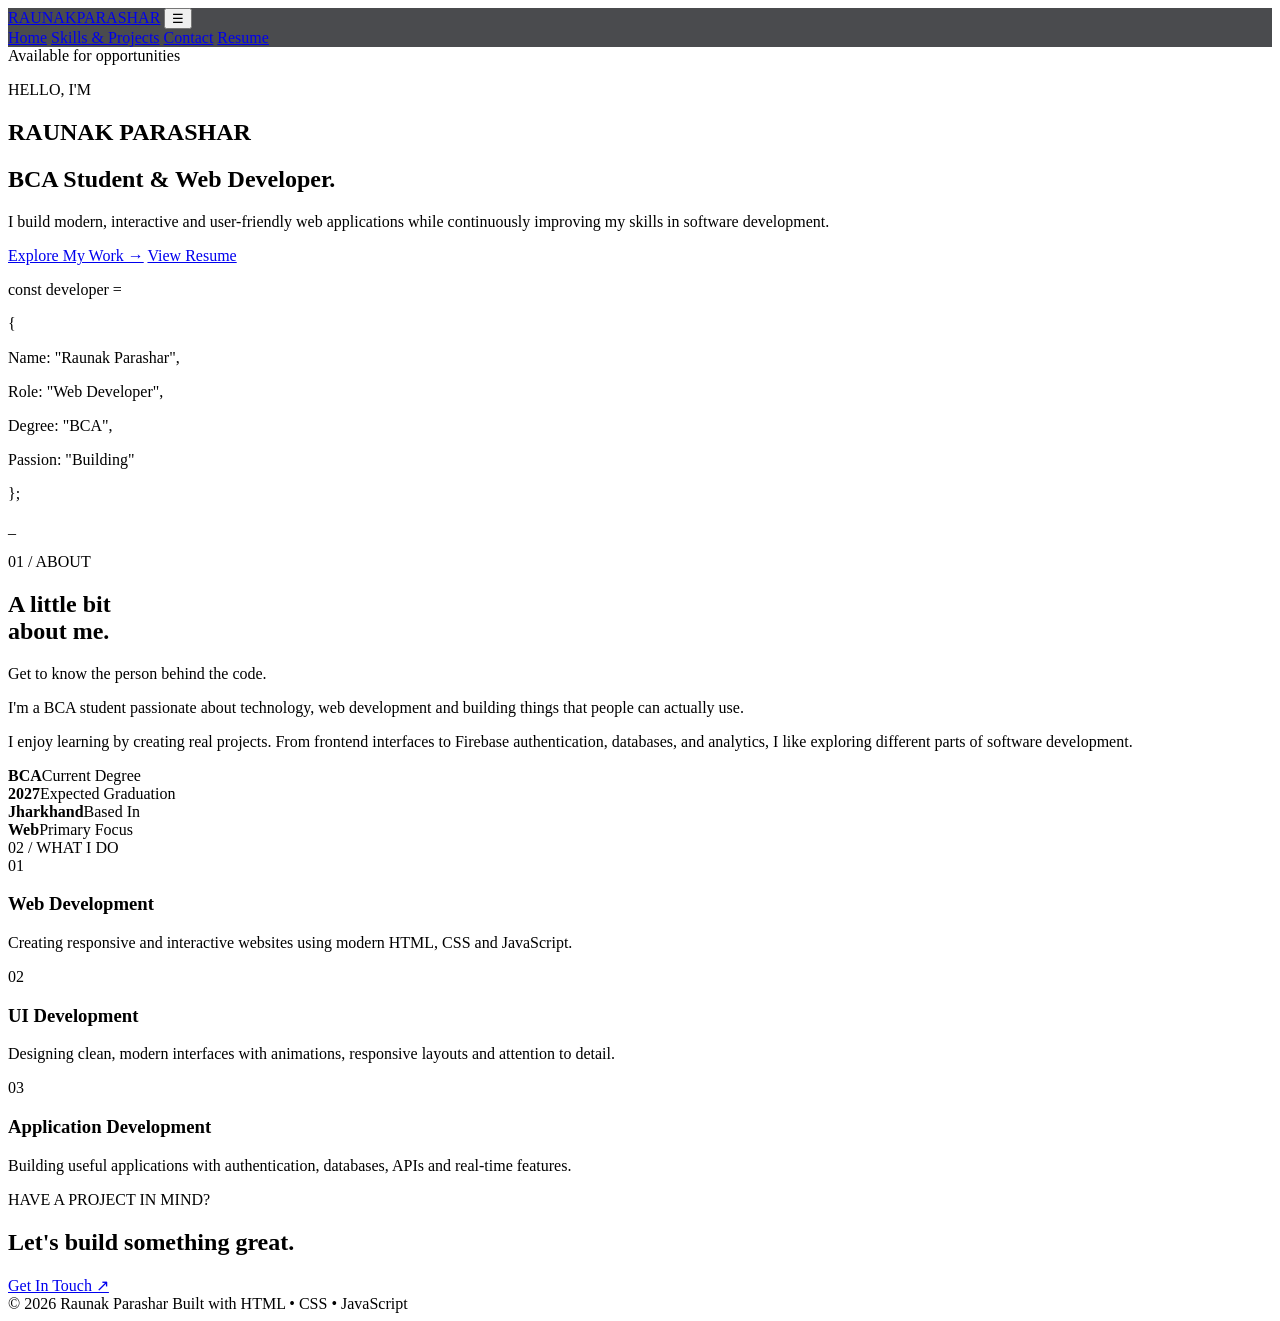
==== index.html @ 36cd935b "Add files via upload" ====
<!DOCTYPE html>
<html lang="en">

<head>
    <meta charset="UTF-8">
    <meta name="viewport" content="width=device-width, initial-scale=1.0">
    <title>RAUNAK PARASHAR | Developer Portfolio</title>
    <!-- CSS Link -->
    <link rel="stylesheet" href="styles.css">
</head>

<body>

    <!-- NAVBAR -->
    <header class="navbar">
        <div class="nav-container">
            <a href="index.html" class="logo">RAUNAK<span>PARASHAR</span></a>
            <button class="menu-btn" id="menuBtn" aria-label="Toggle Menu">☰</button>
            <nav id="navLinks">
                <a href="index.html" class="active">Home</a>
                <a href="projects.html">Skills & Projects</a>
                <a href="contact.html">Contact</a>
                <a href="resume.html" class="resume-nav">Resume</a>
            </nav>
        </div>
    </header>

    <main>
        <!-- HERO SECTION -->
        <section class="hero container">
            <div class="hero-content reveal">
                <div class="availability"><span></span> Available for opportunities</div>
                <p class="hero-small">HELLO, I'M</p>
                <h1>RAUNAK PARASHAR</h1>
                <h2>BCA Student & <span>Web Developer.</span></h2>
                <p class="hero-description">
                    I build modern, interactive and user-friendly web applications while continuously improving my
                    skills in software development.
                </p>
                <div class="hero-buttons">
                    <a href="projects.html" class="btn btn-primary">Explore My Work →</a>
                    <a href="resume.html" class="btn btn-outline">View Resume</a>
                </div>
            </div>

            <div class="hero-card reveal">
                <div class="terminal-top"><span></span><span></span><span></span></div>
                <div class="terminal-body">
                    <p><span class="purple">const</span> developer =</p>
                    <p class="indent">{</p>
                    <p class="indent2">Name: <span class="green">"Raunak Parashar"</span>,</p>
                    <p class="indent2">Role: <span class="green">"Web Developer"</span>,</p>
                    <p class="indent2">Degree: <span class="green">"BCA"</span>,</p>
                    <p class="indent2">Passion: <span class="green">"Building"</span></p>
                    <p class="indent">};</p>
                    <p class="cursor">_</p>
                </div>
            </div>
        </section>

        <!-- ABOUT SECTION -->
        <section class="section container" id="about">
            <div class="section-label">01 / ABOUT</div>
            <div class="section-heading reveal">
                <h2>A little bit<br><span>about me.</span></h2>
                <p>Get to know the person behind the code.</p>
            </div>
            <div class="about-grid">
                <div class="about-text reveal">
                    <p class="large-text">I'm a BCA student passionate about technology, web development and building
                        things that people can actually use.</p>
                    <p>I enjoy learning by creating real projects. From frontend interfaces to Firebase authentication,
                        databases, and analytics, I like exploring different parts of software development.</p>
                </div>
                <div class="about-stats reveal">
                    <div class="stat-card"><strong>BCA</strong><span>Current Degree</span></div>
                    <div class="stat-card"><strong>2027</strong><span>Expected Graduation</span></div>
                    <div class="stat-card"><strong>Jharkhand</strong><span>Based In</span></div>
                    <div class="stat-card"><strong>Web</strong><span>Primary Focus</span></div>
                </div>
            </div>
        </section>

        <!-- WHAT I DO -->
        <section class="section container">
            <div class="section-label">02 / WHAT I DO</div>
            <div class="service-grid">
                <div class="service-card reveal">
                    <span class="service-number">01</span>
                    <h3>Web Development</h3>
                    <p>Creating responsive and interactive websites using modern HTML, CSS and JavaScript.</p>
                </div>
                <div class="service-card reveal">
                    <span class="service-number">02</span>
                    <h3>UI Development</h3>
                    <p>Designing clean, modern interfaces with animations, responsive layouts and attention to detail.
                    </p>
                </div>
                <div class="service-card reveal">
                    <span class="service-number">03</span>
                    <h3>Application Development</h3>
                    <p>Building useful applications with authentication, databases, APIs and real-time features.</p>
                </div>
            </div>
        </section>
    </main>

    <footer>
        <section class="cta container reveal">
            <p>HAVE A PROJECT IN MIND?</p>
            <h2>Let's build something <span>great.</span></h2>
            <a href="contact.html" class="btn btn-primary">Get In Touch ↗</a>
        </section>
        <div class="container footer-inner">
            <span>© 2026 Raunak Parashar</span>
            <span>Built with HTML • CSS • JavaScript</span>
        </div>
    </footer>

    <!-- JS Link -->
    <script src="script.js"></script>
</body>

</html>
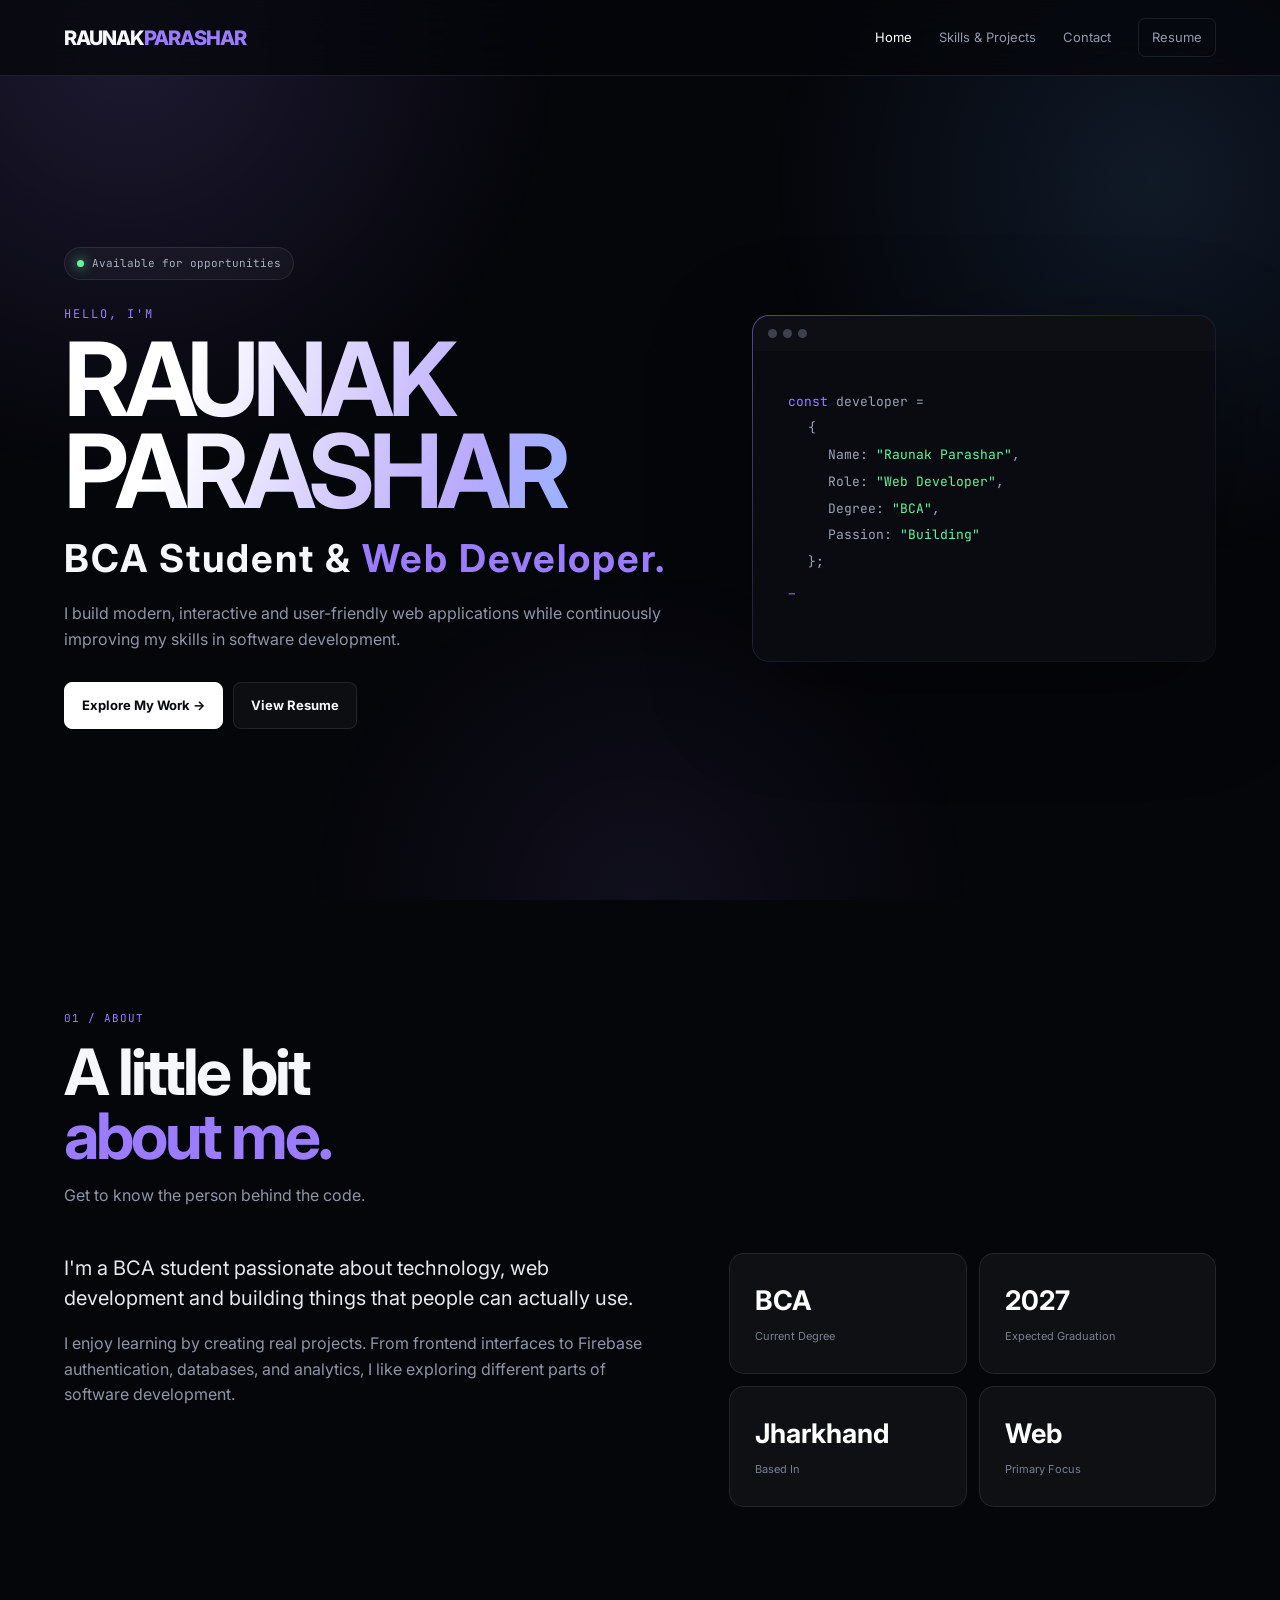
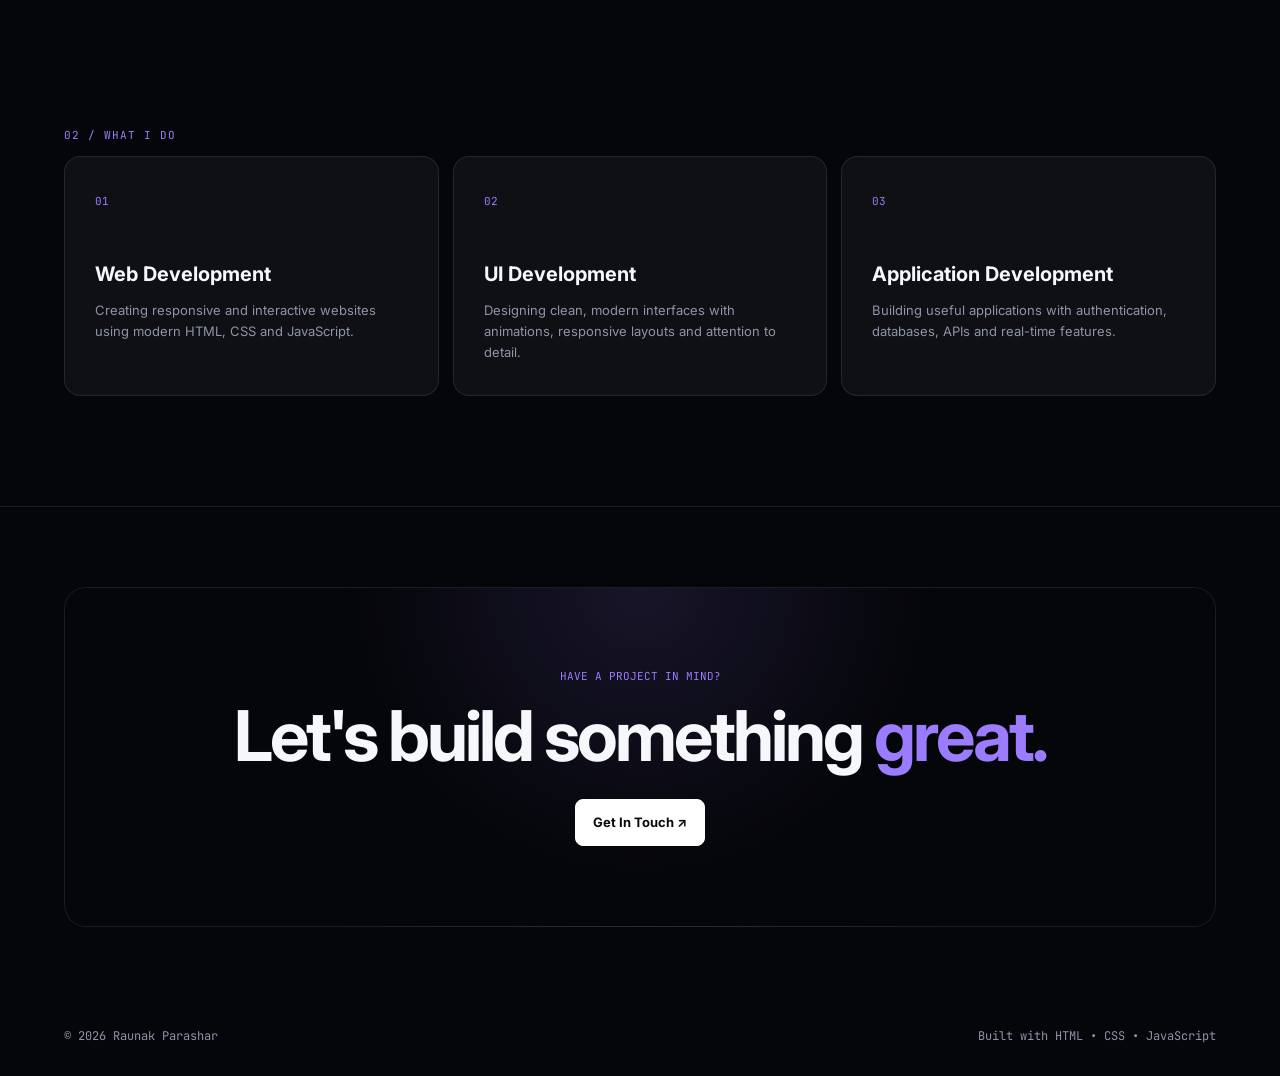
==== commit 277413bf: "Add files via upload" ====
--- a/index.html
+++ b/index.html
@@ -5,7 +5,6 @@
     <meta charset="UTF-8">
     <meta name="viewport" content="width=device-width, initial-scale=1.0">
     <title>RAUNAK PARASHAR | Developer Portfolio</title>
-    <!-- CSS Link -->
     <link rel="stylesheet" href="styles.css">
 </head>
 
@@ -117,7 +116,6 @@
         </div>
     </footer>
 
-    <!-- JS Link -->
     <script src="script.js"></script>
 </body>
 
--- a/styles.css
+++ b/styles.css
@@ -0,0 +1,1239 @@
+@import url("https://fonts.googleapis.com/css2?family=Inter:wght@400;500;600;700;800&family=JetBrains+Mono:wght@400;500;600&display=swap");
+
+:root {
+  --bg: #05060a;
+  --bg-soft: #090611;
+  --card: rgba(255, 255, 255, 0.045);
+  --card-hover: rgba(255, 255, 255, 0.075);
+  --text: #f5f7fb;
+  --muted: #8d95a7;
+  --line: rgba(255, 255, 255, 0.09);
+
+  /* Theme Accents */
+  --purple: #9b7cff;
+  --blue: #5fa8ff;
+  --cyan: #38bdf8;
+  --green: #68f5a0;
+  --max: 1180px;
+}
+
+* {
+  margin: 0;
+  padding: 0;
+  box-sizing: border-box;
+}
+
+html {
+  scroll-behavior: smooth;
+}
+
+body {
+  background: var(--bg);
+  color: var(--text);
+  font-family: "Inter", sans-serif;
+  line-height: 1.6;
+  overflow-x: hidden;
+  min-height: 100vh;
+  display: flex;
+  flex-direction: column;
+}
+
+body::before {
+  content: "";
+  position: fixed;
+  inset: 0;
+  z-index: -2;
+  background:
+    radial-gradient(
+      circle at 10% 5%,
+      rgba(155, 124, 255, 0.16),
+      transparent 30%
+    ),
+    radial-gradient(
+      circle at 90% 20%,
+      rgba(95, 168, 255, 0.12),
+      transparent 28%
+    ),
+    radial-gradient(
+      circle at 50% 100%,
+      rgba(155, 124, 255, 0.08),
+      transparent 30%
+    );
+}
+
+body::after {
+  content: "";
+  position: fixed;
+  inset: 0;
+  z-index: -1;
+  pointer-events: none;
+  opacity: 0.25;
+  background-image:
+    linear-gradient(rgba(255, 255, 255, 0.025) 1px, transparent 1px),
+    linear-gradient(90deg, rgba(255, 255, 255, 0.025) 1px, transparent 1px);
+  background-size: 55px 55px;
+}
+
+a {
+  text-decoration: none;
+  color: inherit;
+}
+
+button,
+input,
+textarea {
+  font: inherit;
+}
+
+.container {
+  width: min(var(--max), 90%);
+  margin: auto;
+}
+
+/* NAVBAR */
+.navbar {
+  position: fixed;
+  top: 0;
+  left: 0;
+  right: 0;
+  height: 76px;
+  z-index: 999;
+  background: rgba(5, 6, 10, 0.72);
+  backdrop-filter: blur(20px);
+  border-bottom: 1px solid var(--line);
+  transition:
+    0.3s background,
+    0.3s box-shadow;
+}
+
+.nav-container {
+  width: min(var(--max), 90%);
+  height: 100%;
+  margin: auto;
+  display: flex;
+  align-items: center;
+  justify-content: space-between;
+}
+
+.logo {
+  font-size: 20px;
+  font-weight: 800;
+  letter-spacing: -1px;
+}
+
+.logo span {
+  color: var(--purple);
+}
+
+#navLinks,
+nav {
+  display: flex;
+  align-items: center;
+  gap: 27px;
+}
+
+#navLinks a,
+nav a {
+  color: #9299a9;
+  font-size: 13px;
+  transition: 0.25s;
+}
+
+#navLinks a:hover,
+#navLinks a.active,
+nav a:hover,
+nav a.active {
+  color: white;
+}
+
+.resume-nav {
+  padding: 8px 13px;
+  border: 1px solid var(--line);
+  border-radius: 7px;
+  transition: 0.25s;
+}
+
+.resume-nav:hover,
+.resume-nav.active {
+  border-color: rgba(155, 124, 255, 0.35);
+  background: rgba(155, 124, 255, 0.08);
+  color: white !important;
+}
+
+.menu-btn {
+  display: none;
+  background: none;
+  border: 0;
+  color: white;
+  font-size: 25px;
+  cursor: pointer;
+}
+
+/* HERO & MAIN SECTIONS */
+main {
+  padding-top: 76px;
+  flex: 1;
+}
+
+.hero {
+  min-height: calc(100vh - 76px);
+  display: grid;
+  grid-template-columns: 1.15fr 0.85fr;
+  align-items: center;
+  gap: 60px;
+}
+
+.availability {
+  display: inline-flex;
+  align-items: center;
+  gap: 8px;
+  padding: 7px 12px;
+  border: 1px solid var(--line);
+  border-radius: 100px;
+  color: #aab1c0;
+  background: rgba(255, 255, 255, 0.035);
+  font-family: "JetBrains Mono", monospace;
+  font-size: 11px;
+}
+
+.availability span {
+  width: 7px;
+  height: 7px;
+  border-radius: 50%;
+  background: var(--green);
+  box-shadow: 0 0 12px var(--green);
+}
+
+.hero-small {
+  color: var(--purple);
+  font-family: "JetBrains Mono", monospace;
+  font-size: 12px;
+  letter-spacing: 2px;
+  margin-top: 25px;
+}
+
+.hero h1 {
+  margin-top: 8px;
+  font-size: clamp(55px, 8vw, 105px);
+  line-height: 0.9;
+  letter-spacing: -6px;
+  background: linear-gradient(110deg, #ffffff 20%, #b9aaff 65%, #79b8ff);
+  -webkit-background-clip: text;
+  background-clip: text;
+  color: transparent;
+}
+
+.hero h2 {
+  font-size: clamp(25px, 3vw, 40px);
+  line-height: 1.1;
+  letter-spacing: 2px;
+  margin-top: 20px;
+}
+
+.hero h2 span {
+  color: var(--purple);
+}
+
+.hero-description {
+  max-width: 650px;
+  color: var(--muted);
+  margin-top: 22px;
+  font-size: 16px;
+}
+
+.hero-buttons {
+  display: flex;
+  gap: 10px;
+  flex-wrap: wrap;
+  margin-top: 30px;
+}
+
+/* BUTTONS */
+.btn {
+  display: inline-flex;
+  align-items: center;
+  justify-content: center;
+  padding: 12px 17px;
+  border-radius: 8px;
+  font-size: 13px;
+  font-weight: 700;
+  border: 1px solid var(--line);
+  transition: 0.25s;
+  cursor: pointer;
+}
+
+.btn-primary {
+  color: #08090d;
+  background: white;
+  border-color: white;
+}
+
+.btn-primary:hover {
+  transform: translateY(-3px);
+  box-shadow: 0 12px 35px rgba(255, 255, 255, 0.12);
+}
+
+.btn-outline {
+  background: rgba(255, 255, 255, 0.035);
+}
+
+.btn-outline:hover {
+  background: rgba(255, 255, 255, 0.09);
+}
+
+/* TERMINAL CARD */
+.hero-card {
+  padding: 1px;
+  border-radius: 17px;
+  background: linear-gradient(
+    135deg,
+    rgba(155, 124, 255, 0.55),
+    rgba(95, 168, 255, 0.1),
+    rgba(255, 255, 255, 0.05)
+  );
+  box-shadow: 0 30px 100px rgba(0, 0, 0, 0.35);
+}
+
+.terminal-top {
+  height: 35px;
+  padding: 0 15px;
+  display: flex;
+  align-items: center;
+  gap: 6px;
+  background: #0d0f15;
+  border-radius: 16px 16px 0 0;
+}
+
+.terminal-top span {
+  width: 9px;
+  height: 9px;
+  border-radius: 50%;
+  background: #3c414d;
+}
+
+.terminal-body {
+  padding: 35px;
+  min-height: 310px;
+  background: #090b11;
+  border-radius: 0 0 16px 16px;
+  font-family: "JetBrains Mono", monospace;
+  font-size: 13px;
+  color: #9ca4b4;
+}
+
+.terminal-body p {
+  margin: 6px 0;
+}
+
+.indent {
+  padding-left: 20px;
+}
+.indent2 {
+  padding-left: 40px;
+}
+.purple {
+  color: var(--purple);
+}
+.green {
+  color: var(--green);
+}
+
+.cursor {
+  color: var(--purple);
+  animation: blink 1s infinite;
+}
+
+@keyframes blink {
+  50% {
+    opacity: 0;
+  }
+}
+
+/* REVEAL ANIMATIONS */
+.reveal {
+  opacity: 0;
+  transform: translateY(24px);
+  transition:
+    opacity 0.8s cubic-bezier(0.2, 0.8, 0.2, 1),
+    transform 0.8s cubic-bezier(0.2, 0.8, 0.2, 1);
+}
+
+.reveal.show {
+  opacity: 1;
+  transform: translateY(0);
+}
+
+/* SECTIONS COMMON */
+.section {
+  padding: 110px 0;
+}
+
+.section-label {
+  color: var(--purple);
+  font-family: "JetBrains Mono", monospace;
+  font-size: 11px;
+  letter-spacing: 1px;
+  margin-bottom: 12px;
+}
+
+.section-heading {
+  margin-bottom: 45px;
+}
+
+.section-heading h2 {
+  font-size: clamp(38px, 5vw, 65px);
+  line-height: 1;
+  letter-spacing: -3px;
+}
+
+.section-heading h2 span {
+  color: var(--purple);
+}
+
+.section-heading p {
+  color: var(--muted);
+  margin-top: 15px;
+}
+
+/* ABOUT */
+.about-grid {
+  display: grid;
+  grid-template-columns: 1.1fr 0.9fr;
+  gap: 70px;
+}
+
+.about-text {
+  color: var(--muted);
+}
+
+.about-text p {
+  margin-top: 18px;
+}
+
+.about-text .large-text {
+  color: #e6e8ed;
+  font-size: 20px;
+  line-height: 1.5;
+  margin-top: 0;
+}
+
+.about-stats {
+  display: grid;
+  grid-template-columns: repeat(2, 1fr);
+  gap: 12px;
+}
+
+.stat-card {
+  padding: 25px;
+  border: 1px solid var(--line);
+  border-radius: 15px;
+  background: var(--card);
+  transition: 0.3s;
+}
+
+.stat-card:hover {
+  transform: translateY(-5px);
+  background: var(--card-hover);
+  border-color: rgba(155, 124, 255, 0.3);
+}
+
+.stat-card strong {
+  display: block;
+  font-size: 27px;
+  color: white;
+}
+
+.stat-card span {
+  color: #777f90;
+  font-size: 11px;
+}
+
+/* SERVICES */
+.service-grid {
+  display: grid;
+  grid-template-columns: repeat(3, 1fr);
+  gap: 14px;
+}
+
+.service-card {
+  padding: 30px;
+  min-height: 240px;
+  border: 1px solid var(--line);
+  border-radius: 16px;
+  background: var(--card);
+  transition: 0.3s;
+}
+
+.service-card:hover {
+  transform: translateY(-6px);
+  border-color: rgba(155, 124, 255, 0.35);
+}
+
+.service-number {
+  color: var(--purple);
+  font-family: "JetBrains Mono", monospace;
+  font-size: 11px;
+}
+
+.service-card h3 {
+  margin-top: 45px;
+  font-size: 20px;
+}
+
+.service-card p {
+  margin-top: 10px;
+  color: var(--muted);
+  font-size: 13px;
+}
+
+/* CTA */
+.cta {
+  margin-top: 50px;
+  margin-bottom: 100px;
+  padding: 80px 30px;
+  text-align: center;
+  border: 1px solid var(--line);
+  border-radius: 22px;
+  background: radial-gradient(
+    circle at 50% 0,
+    rgba(155, 124, 255, 0.13),
+    transparent 45%
+  );
+}
+
+.cta p {
+  color: var(--purple);
+  font-family: "JetBrains Mono", monospace;
+  font-size: 11px;
+}
+
+.cta h2 {
+  margin: 15px 0 28px;
+  font-size: clamp(38px, 6vw, 70px);
+  line-height: 1;
+  letter-spacing: -3px;
+}
+
+.cta h2 span {
+  color: var(--purple);
+}
+/* PAGE HERO */
+.page-hero {
+  padding-top: 120px;
+  padding-bottom: 50px;
+}
+
+.page-hero h1 {
+  font-size: clamp(48px, 7vw, 90px);
+  line-height: 0.95;
+  letter-spacing: -5px;
+}
+
+.page-hero h1 span {
+  color: var(--purple);
+}
+
+.page-description {
+  max-width: 650px;
+  color: var(--muted);
+  margin-top: 25px;
+}
+
+/* SKILLS */
+.skills-grid {
+  display: grid;
+  grid-template-columns: repeat(3, 1fr);
+  gap: 14px;
+}
+
+.skill-card {
+  padding: 25px;
+  border: 1px solid var(--line);
+  border-radius: 15px;
+  background: var(--card);
+}
+
+.skill-icon {
+  display: flex;
+  align-items: center;
+  justify-content: center;
+  width: 48px;
+  height: 48px;
+  border-radius: 10px;
+  background: rgba(155, 124, 255, 0.1);
+  border: 1px solid rgba(155, 124, 255, 0.2);
+  color: var(--purple);
+  font-family: "JetBrains Mono", monospace;
+  font-size: 11px;
+}
+
+.skill-card h3 {
+  margin-top: 18px;
+}
+
+.skill-card p {
+  color: var(--muted);
+  font-size: 12px;
+  margin-top: 6px;
+}
+
+.skill-bar {
+  height: 3px;
+  margin-top: 20px;
+  background: #1b1e26;
+  border-radius: 10px;
+  overflow: hidden;
+}
+
+.skill-bar span {
+  display: block;
+  height: 100%;
+  background: linear-gradient(90deg, var(--purple), var(--blue));
+}
+
+/* FEATURED PROJECTS */
+.featured-project {
+  padding: 40px;
+  border: 1px solid var(--line);
+  border-radius: 20px;
+  background:
+    radial-gradient(
+      circle at 90% 10%,
+      rgba(155, 124, 255, 0.13),
+      transparent 32%
+    ),
+    var(--card);
+}
+
+.project-number {
+  color: var(--purple);
+  font-family: "JetBrains Mono", monospace;
+  font-size: 11px;
+}
+
+.featured-project h3 {
+  font-size: 38px;
+  letter-spacing: -1.5px;
+  margin-top: 10px;
+}
+
+.featured-project > p {
+  max-width: 750px;
+  color: var(--muted);
+  margin-top: 10px;
+}
+
+.tags {
+  display: flex;
+  flex-wrap: wrap;
+  gap: 7px;
+  margin-top: 20px;
+}
+
+.tags span {
+  padding: 5px 8px;
+  border: 1px solid var(--line);
+  border-radius: 5px;
+  color: #aeb5c4;
+  background: rgba(255, 255, 255, 0.03);
+  font-family: "JetBrains Mono", monospace;
+  font-size: 9px;
+}
+
+.project-buttons {
+  display: flex;
+  gap: 10px;
+  margin-top: 25px;
+}
+
+/* CONTACT SECTION */
+.contact-section {
+  padding: 60px 0 100px;
+  display: flex;
+  align-items: center;
+  justify-content: center;
+}
+
+.contact-container {
+  width: min(850px, 90%);
+  margin: 0 auto;
+}
+
+.badge {
+  display: inline-block;
+  font-family: "JetBrains Mono", monospace;
+  font-size: 11px;
+  color: var(--purple);
+  letter-spacing: 2px;
+  margin-bottom: 12px;
+}
+
+.title {
+  font-size: clamp(40px, 6vw, 72px);
+  font-weight: 800;
+  line-height: 1;
+  letter-spacing: -3px;
+  margin-bottom: 16px;
+}
+
+.title span,
+.gradient-text {
+  background: linear-gradient(110deg, #ffffff 20%, #b9aaff 65%, #79b8ff);
+  -webkit-background-clip: text;
+  background-clip: text;
+  color: transparent;
+}
+
+.subtitle {
+  color: var(--muted);
+  font-size: 16px;
+  max-width: 600px;
+  margin-bottom: 40px;
+}
+
+.contact-grid {
+  display: grid;
+  grid-template-columns: repeat(auto-fit, minmax(250px, 1fr));
+  gap: 16px;
+  margin-bottom: 24px;
+}
+
+.contact-card {
+  background: var(--card);
+  border: 1px solid var(--line);
+  padding: 22px;
+  border-radius: 14px;
+  display: flex;
+  align-items: center;
+  gap: 16px;
+  backdrop-filter: blur(12px);
+  transition: 0.3s ease;
+}
+
+a.contact-card:hover {
+  background: var(--card-hover);
+  border-color: rgba(155, 124, 255, 0.35);
+  transform: translateY(-4px);
+  box-shadow: 0 10px 30px rgba(155, 124, 255, 0.08);
+}
+
+.contact-card.static {
+  cursor: default;
+}
+
+.icon-box {
+  font-size: 20px;
+  background: rgba(255, 255, 255, 0.03);
+  border: 1px solid var(--line);
+  width: 48px;
+  height: 48px;
+  display: flex;
+  align-items: center;
+  justify-content: center;
+  border-radius: 10px;
+  flex-shrink: 0;
+  color: var(--purple);
+}
+
+.label {
+  display: block;
+  font-family: "JetBrains Mono", monospace;
+  font-size: 10px;
+  color: var(--muted);
+  letter-spacing: 1.5px;
+  margin-bottom: 4px;
+}
+
+.value {
+  font-weight: 600;
+  font-size: 14px;
+  word-break: break-all;
+  color: var(--text);
+}
+
+.social-wrapper {
+  background: var(--card);
+  border: 1px solid var(--line);
+  padding: 22px;
+  border-radius: 14px;
+  display: flex;
+  justify-content: space-between;
+  align-items: center;
+  flex-wrap: wrap;
+  gap: 16px;
+}
+
+.social-links {
+  display: flex;
+  gap: 20px;
+}
+
+.social-links a {
+  font-family: "JetBrains Mono", monospace;
+  font-size: 13px;
+  color: var(--purple);
+  transition: 0.25s ease;
+}
+
+.social-links a:hover {
+  color: white;
+  text-shadow: 0 0 10px rgba(155, 124, 255, 0.5);
+}
+
+/* FOOTER */
+footer {
+  border-top: 1px solid var(--line);
+  padding: 30px 0;
+  margin-top: auto;
+}
+
+.footer-inner {
+  width: min(var(--max), 90%);
+  margin: 0 auto;
+  display: flex;
+  justify-content: space-between;
+  font-size: 12px;
+  color: var(--muted);
+  font-family: "JetBrains Mono", monospace;
+}
+
+/* RESUME VIEW & 2-COLUMN PDF STYLES */
+.action-bar {
+  width: min(880px, 92%);
+  display: flex;
+  justify-content: space-between;
+  align-items: center;
+  margin: 25px auto 15px;
+}
+
+.back-link {
+  color: var(--muted);
+  font-family: "JetBrains Mono", monospace;
+  font-size: 13px;
+  transition: 0.25s ease;
+}
+
+.back-link:hover {
+  color: var(--purple);
+}
+
+.download-btn {
+  background: white;
+  color: #08090d;
+  border: none;
+  padding: 10px 18px;
+  border-radius: 8px;
+  font-weight: 700;
+  font-size: 13px;
+  cursor: pointer;
+  display: inline-flex;
+  align-items: center;
+  gap: 8px;
+  transition: 0.25s ease;
+}
+
+.download-btn:hover {
+  transform: translateY(-2px);
+  box-shadow: 0 8px 25px rgba(255, 255, 255, 0.15);
+}
+
+.pdf-container {
+  display: flex;
+  justify-content: center;
+  width: 100%;
+  padding: 0 15px 60px;
+}
+
+.paper {
+  background: rgba(9, 11, 17, 0.92);
+  border: 1px solid var(--line);
+  color: var(--text);
+  width: min(880px, 100%);
+  min-height: 1050px;
+  border-radius: 16px;
+  backdrop-filter: blur(12px);
+  box-shadow:
+    0 20px 50px rgba(0, 0, 0, 0.5),
+    0 0 30px rgba(155, 124, 255, 0.05);
+}
+
+.resume-grid-layout {
+  display: grid;
+  grid-template-columns: 240px 1fr;
+  gap: 28px;
+  padding: 36px !important;
+}
+
+.resume-sidebar {
+  border-right: 1px solid var(--line);
+  padding-right: 22px;
+  display: flex;
+  flex-direction: column;
+  gap: 18px;
+}
+
+.profile-photo-wrapper {
+  display: flex;
+  justify-content: center;
+  margin-bottom: 2px;
+}
+
+.profile-photo {
+  width: 120px;
+  height: 120px;
+  border-radius: 50%;
+  object-fit: cover;
+  border: 3px solid var(--cyan);
+  box-shadow: 0 0 16px rgba(56, 189, 248, 0.35);
+}
+
+.side-block {
+  display: flex;
+  flex-direction: column;
+}
+
+.side-title {
+  font-family: "JetBrains Mono", monospace;
+  font-size: 12px;
+  font-weight: 700;
+  letter-spacing: 1.2px;
+  color: var(--cyan);
+  margin-bottom: 8px;
+  text-transform: uppercase;
+}
+
+.side-text {
+  font-size: 11px;
+  line-height: 1.5;
+  color: #c0c6d4;
+}
+
+.side-contact-list {
+  display: flex;
+  flex-direction: column;
+  gap: 8px;
+}
+
+.side-contact-item {
+  display: flex;
+  flex-direction: column;
+}
+
+.sub-label {
+  font-family: "JetBrains Mono", monospace;
+  font-size: 9px;
+  letter-spacing: 0.5px;
+  color: var(--muted);
+  font-weight: 600;
+}
+
+.sub-val {
+  font-size: 11px;
+  color: #e6e8ed;
+  word-break: break-all;
+  transition: color 0.2s;
+}
+
+.sub-val:hover {
+  color: var(--cyan);
+}
+
+.skill-category {
+  font-family: "JetBrains Mono", monospace;
+  font-size: 9.5px;
+  letter-spacing: 0.6px;
+  color: var(--purple);
+  margin-top: 8px;
+  margin-bottom: 4px;
+  text-transform: uppercase;
+}
+
+.side-bullet-list {
+  list-style: disc;
+  padding-left: 15px;
+  font-size: 11px;
+  color: #c0c6d4;
+  line-height: 1.55;
+}
+
+.resume-main-content {
+  display: flex;
+  flex-direction: column;
+  gap: 16px;
+}
+
+.main-header {
+  margin-bottom: 2px;
+}
+
+.main-name {
+  font-size: 26px;
+  font-weight: 800;
+  letter-spacing: -0.5px;
+  color: white;
+}
+
+.main-role {
+  font-size: 13px;
+  font-family: "JetBrains Mono", monospace;
+  font-weight: 600;
+  color: var(--cyan);
+  letter-spacing: 1px;
+  margin-top: 2px;
+}
+
+.main-section {
+  display: flex;
+  flex-direction: column;
+}
+
+.main-section-title {
+  font-family: "JetBrains Mono", monospace;
+  font-size: 12px;
+  font-weight: 700;
+  letter-spacing: 1.2px;
+  color: var(--cyan);
+  text-transform: uppercase;
+}
+
+.section-rule {
+  border: 0;
+  border-top: 1px solid var(--line);
+  margin: 5px 0 10px 0;
+}
+
+.project-entry {
+  margin-bottom: 11px;
+}
+
+.entry-header {
+  display: flex;
+  flex-wrap: wrap;
+  align-items: baseline;
+  gap: 6px;
+}
+
+.entry-title {
+  font-size: 13px;
+  font-weight: 700;
+  color: white;
+}
+
+.entry-tech {
+  font-family: "JetBrains Mono", monospace;
+  font-size: 10px;
+  color: var(--purple);
+}
+
+.entry-links {
+  font-family: "JetBrains Mono", monospace;
+  font-size: 10.5px;
+  color: var(--muted);
+  margin: 2px 0 4px 0;
+}
+
+.entry-links a {
+  color: var(--cyan);
+  font-weight: 600;
+}
+
+.entry-links a:hover {
+  text-decoration: underline;
+}
+
+.entry-bullets {
+  padding-left: 16px;
+  font-size: 11.5px;
+  line-height: 1.5;
+  color: #c0c6d4;
+}
+
+.entry-bullets li {
+  margin-bottom: 3px;
+}
+
+.edu-entry {
+  margin-bottom: 8px;
+}
+
+.edu-top {
+  display: flex;
+  justify-content: space-between;
+  align-items: baseline;
+  font-size: 12px;
+  color: white;
+}
+
+.edu-date {
+  font-family: "JetBrains Mono", monospace;
+  font-size: 10.5px;
+  color: var(--cyan);
+}
+
+.edu-institution {
+  font-size: 11px;
+  color: var(--muted);
+  margin-top: 1px;
+}
+
+.strengths-text {
+  font-size: 11px;
+  line-height: 1.55;
+  color: #c0c6d4;
+}
+
+/* RESPONSIVE DESIGN */
+@media (max-width: 900px) {
+  .hero {
+    grid-template-columns: 1fr;
+    padding-top: 40px;
+    gap: 40px;
+  }
+
+  .about-grid,
+  .service-grid,
+  .skills-grid {
+    grid-template-columns: 1fr;
+  }
+}
+
+@media (max-width: 768px) {
+  .menu-btn {
+    display: block;
+  }
+
+  #navLinks {
+    display: none;
+    position: absolute;
+    top: 76px;
+    left: 0;
+    right: 0;
+    background: rgba(5, 6, 10, 0.96);
+    backdrop-filter: blur(20px);
+    border-bottom: 1px solid var(--line);
+    flex-direction: column;
+    padding: 25px;
+    gap: 20px;
+  }
+
+  #navLinks.active {
+    display: flex;
+  }
+
+  .resume-grid-layout {
+    grid-template-columns: 1fr;
+    gap: 24px;
+    padding: 22px !important;
+  }
+
+  .resume-sidebar {
+    border-right: none;
+    border-bottom: 1px solid var(--line);
+    padding-right: 0;
+    padding-bottom: 22px;
+  }
+
+  .social-wrapper {
+    flex-direction: column;
+    align-items: flex-start;
+  }
+
+  .footer-inner {
+    flex-direction: column;
+    gap: 10px;
+    text-align: center;
+  }
+}
+
+/* PRINT/PDF AUTO-SWITCH TO CLEAN WHITE */
+@media print {
+  @page {
+    size: A4;
+    margin: 8mm;
+  }
+
+  body {
+    background: white !important;
+    color: #111827 !important;
+    -webkit-print-color-adjust: exact;
+    print-color-adjust: exact;
+  }
+
+  body::before,
+  body::after,
+  .action-bar,
+  .navbar,
+  footer {
+    display: none !important;
+  }
+
+  .pdf-container {
+    padding: 0 !important;
+    margin: 0 !important;
+  }
+
+  .paper {
+    background: white !important;
+    border: none !important;
+    box-shadow: none !important;
+    padding: 0 !important;
+    width: 100% !important;
+    color: #111827 !important;
+    min-height: auto !important;
+  }
+
+  .resume-grid-layout {
+    grid-template-columns: 215px 1fr !important;
+    gap: 18px !important;
+    padding: 0 !important;
+  }
+
+  .resume-sidebar {
+    border-right: 1.5px solid #d1d5db !important;
+    padding-right: 14px !important;
+    gap: 14px !important;
+  }
+
+  .profile-photo {
+    width: 105px !important;
+    height: 105px !important;
+    border-color: #0284c7 !important;
+    box-shadow: none !important;
+  }
+
+  .side-title,
+  .main-section-title {
+    color: #0369a1 !important;
+    font-size: 11.5px !important;
+  }
+
+  .main-role {
+    color: #0284c7 !important;
+  }
+
+  .skill-category,
+  .entry-tech,
+  .edu-date,
+  .entry-links a {
+    color: #2563eb !important;
+  }
+
+  .main-name,
+  .entry-title,
+  .edu-top strong {
+    color: #000000 !important;
+  }
+
+  .side-text,
+  .entry-bullets,
+  .sub-val,
+  .edu-institution,
+  .strengths-text,
+  .side-bullet-list {
+    color: #374151 !important;
+  }
+
+  .section-rule {
+    border-top-color: #e5e7eb !important;
+  }
+}
